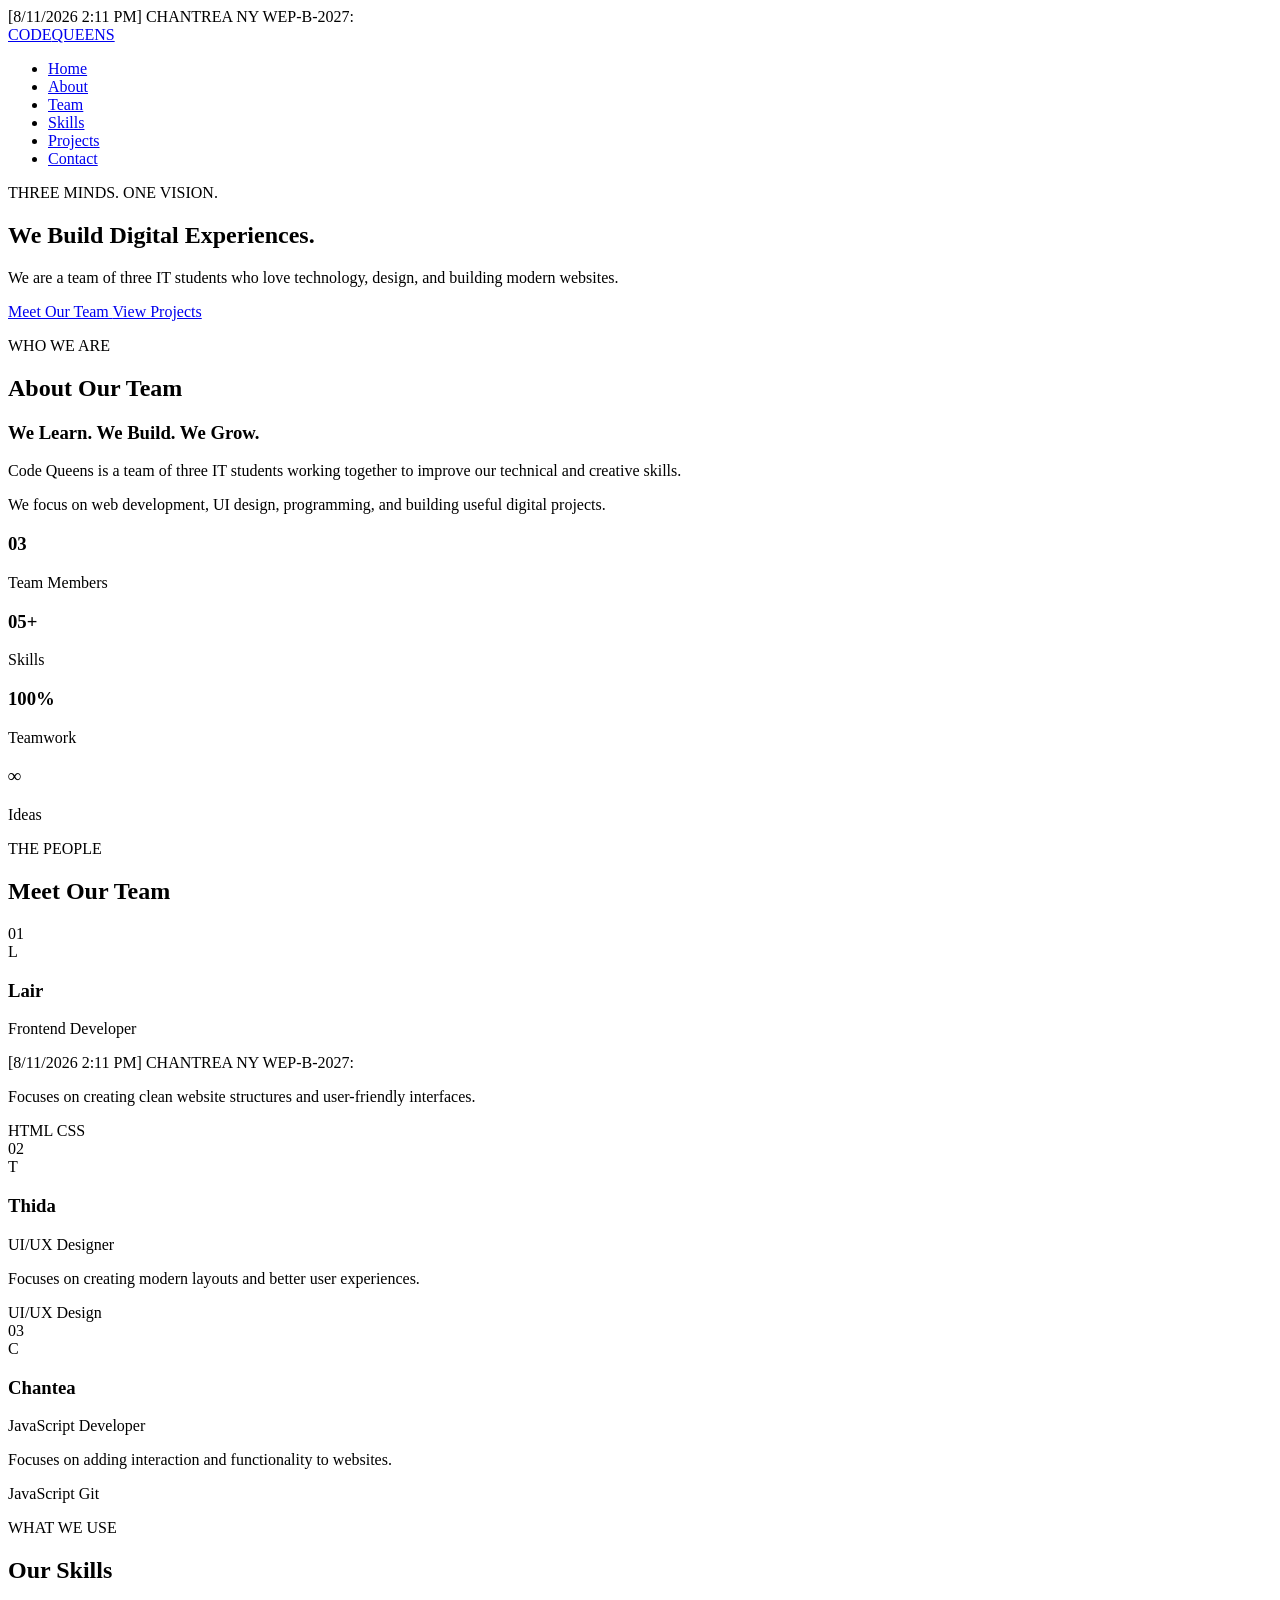
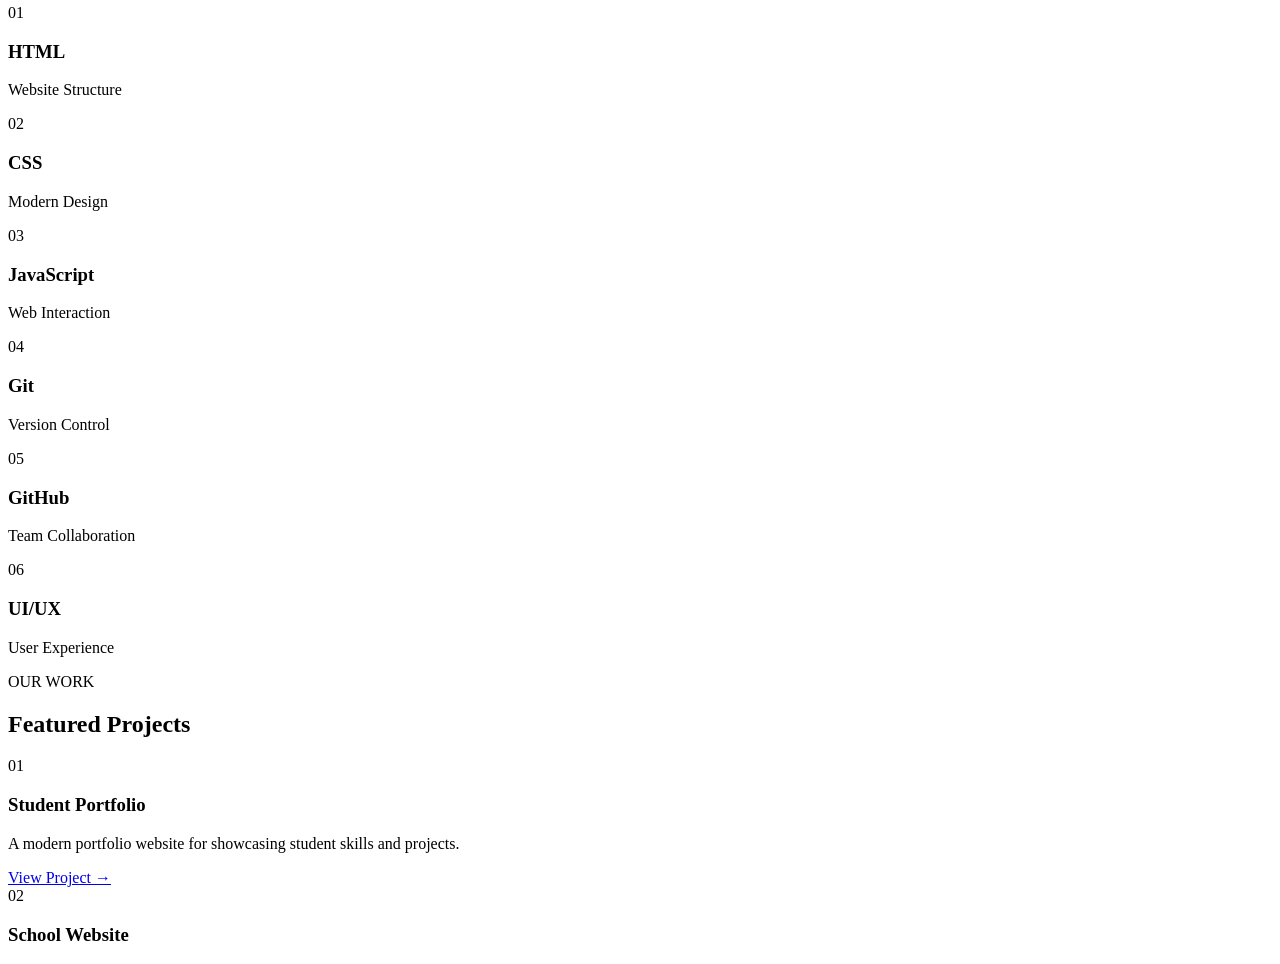
==== index.html @ 0993eb45 "Practice real git" ====
[8/11/2026 2:11 PM] CHANTREA NY WEP-B-2027: <!DOCTYPE html>
<html lang="en">

<head>
    <meta charset="UTF-8">
    <meta name="viewport" content="width=device-width, initial-scale=1.0">

    <title>Code Queens | Digital Team</title>

    <link rel="stylesheet" href="CSS/style1.css">
</head>

<body>

    <!-- ================= NAVBAR ================= -->

    <header>
        <nav class="navbar">

            <a href="#home" class="logo">
                CODE<span>QUEENS</span>
            </a>

            <ul class="nav-links">

                <li>
                    <a href="#home">Home</a>
                </li>

                <li>
                    <a href="#about">About</a>
                </li>

                <li>
                    <a href="#team">Team</a>
                </li>

                <li>
                    <a href="#skills">Skills</a>
                </li>

                <li>
                    <a href="#projects">Projects</a>
                </li>

                <li>
                    <a href="#contact">Contact</a>
                </li>

            </ul>

        </nav>
    </header>


    <!-- ================= HERO ================= -->

    <section id="home" class="hero">

        <div class="hero-content">

            <p class="hero-label">
                THREE MINDS. ONE VISION.
            </p>

            <h1>
                We Build
                <span>Digital Experiences.</span>
            </h1>

            <p class="hero-description">
                We are a team of three IT students who love
                technology, design, and building modern websites.
            </p>

            <div class="hero-buttons">

                <a href="#team" class="btn">
                    Meet Our Team
                </a>

                <a href="#projects" class="btn btn-outline">
                    View Projects
                </a>

            </div>

        </div>

    </section>


    <!-- ================= ABOUT ================= -->

    <section id="about" class="section">

        <div class="section-header">

            <p>WHO WE ARE</p>

            <h2>About Our Team</h2>

        </div>


        <div class="about-container">

            <div class="about-text">

                <h3>
                    We Learn.
                    <span>We Build.</span>
                    We Grow.
                </h3>

                <p>
                    Code Queens is a team of three IT students
                    working together to improve our technical
                    and creative skills.
                </p>

                <p>
                    We focus on web development, UI design,
                    programming, and building useful digital
                    projects.
                </p>

            </div>


            <div class="about-stats">

                <div class="stat">
                    <h3>03</h3>
                    <p>Team Members</p>
                </div>

                <div class="stat">
                    <h3>05+</h3>
                    <p>Skills</p>
                </div>

                <div class="stat">
                    <h3>100%</h3>
                    <p>Teamwork</p>
                </div>

                <div class="stat">
                    <h3>∞</h3>
                    <p>Ideas</p>
                </div>

            </div>

        </div>

    </section>


    <!-- ================= TEAM ================= -->

    <section id="team" class="section dark-section">

        <div class="section-header">

            <p>THE PEOPLE</p>

            <h2>Meet Our Team</h2>

        </div>


        <div class="team-container">

            <!-- Lair -->

            <div class="team-card">

                <div class="member-number">
                    01
                </div>

                <div class="member-avatar">
                    L
                </div>

                <h3>Lair</h3>

                <p class="role">
                    Frontend Developer
                </p>
[8/11/2026 2:11 PM] CHANTREA NY WEP-B-2027: <p>
                    Focuses on creating clean website
                    structures and user-friendly interfaces.
                </p>

                <div class="member-skills">

                    <span>HTML</span>
                    <span>CSS</span>

                </div>

            </div>


            <!-- Thida -->

            <div class="team-card">

                <div class="member-number">
                    02
                </div>

                <div class="member-avatar">
                    T
                </div>

                <h3>Thida</h3>

                <p class="role">
                    UI/UX Designer
                </p>

                <p>
                    Focuses on creating modern layouts
                    and better user experiences.
                </p>

                <div class="member-skills">

                    <span>UI/UX</span>
                    <span>Design</span>

                </div>

            </div>


            <!-- Chantea -->

            <div class="team-card">

                <div class="member-number">
                    03
                </div>

                <div class="member-avatar">
                    C
                </div>

                <h3>Chantea</h3>

                <p class="role">
                    JavaScript Developer
                </p>

                <p>
                    Focuses on adding interaction and
                    functionality to websites.
                </p>

                <div class="member-skills">

                    <span>JavaScript</span>
                    <span>Git</span>

                </div>

            </div>

        </div>

    </section>


    <!-- ================= SKILLS ================= -->

    <section id="skills" class="section">

        <div class="section-header">

            <p>WHAT WE USE</p>

            <h2>Our Skills</h2>

        </div>


        <div class="skills-container">

            <div class="skill">
                <span>01</span>
                <h3>HTML</h3>
                <p>Website Structure</p>
            </div>

            <div class="skill">
                <span>02</span>
                <h3>CSS</h3>
                <p>Modern Design</p>
            </div>

            <div class="skill">
                <span>03</span>
                <h3>JavaScript</h3>
                <p>Web Interaction</p>
            </div>

            <div class="skill">
                <span>04</span>
                <h3>Git</h3>
                <p>Version Control</p>
            </div>

            <div class="skill">
                <span>05</span>
                <h3>GitHub</h3>
                <p>Team Collaboration</p>
            </div>

            <div class="skill">
                <span>06</span>
                <h3>UI/UX</h3>
                <p>User Experience</p>
            </div>

        </div>

    </section>


    <!-- ================= PROJECTS ================= -->

    <section id="projects" class="section dark-section">

        <div class="section-header">

            <p>OUR WORK</p>

            <h2>Featured Projects</h2>

        </div>


        <div class="projects-container">

            <div class="project-card">

                <div class="project-top">
                    01
                </div>

                <div class="project-content">

                    <h3>Student Portfolio</h3>

                    <p>
                        A modern portfolio website for
                        showcasing student skills and projects.
                    </p>

                    <a href="#">
                        View Project →
                    </a>

                </div>

            </div>


            <div class="project-card">

                <div class="project-top">
                    02
                </div>

                <div class="project-content">

                    <h3>School Website</h3>
</html>
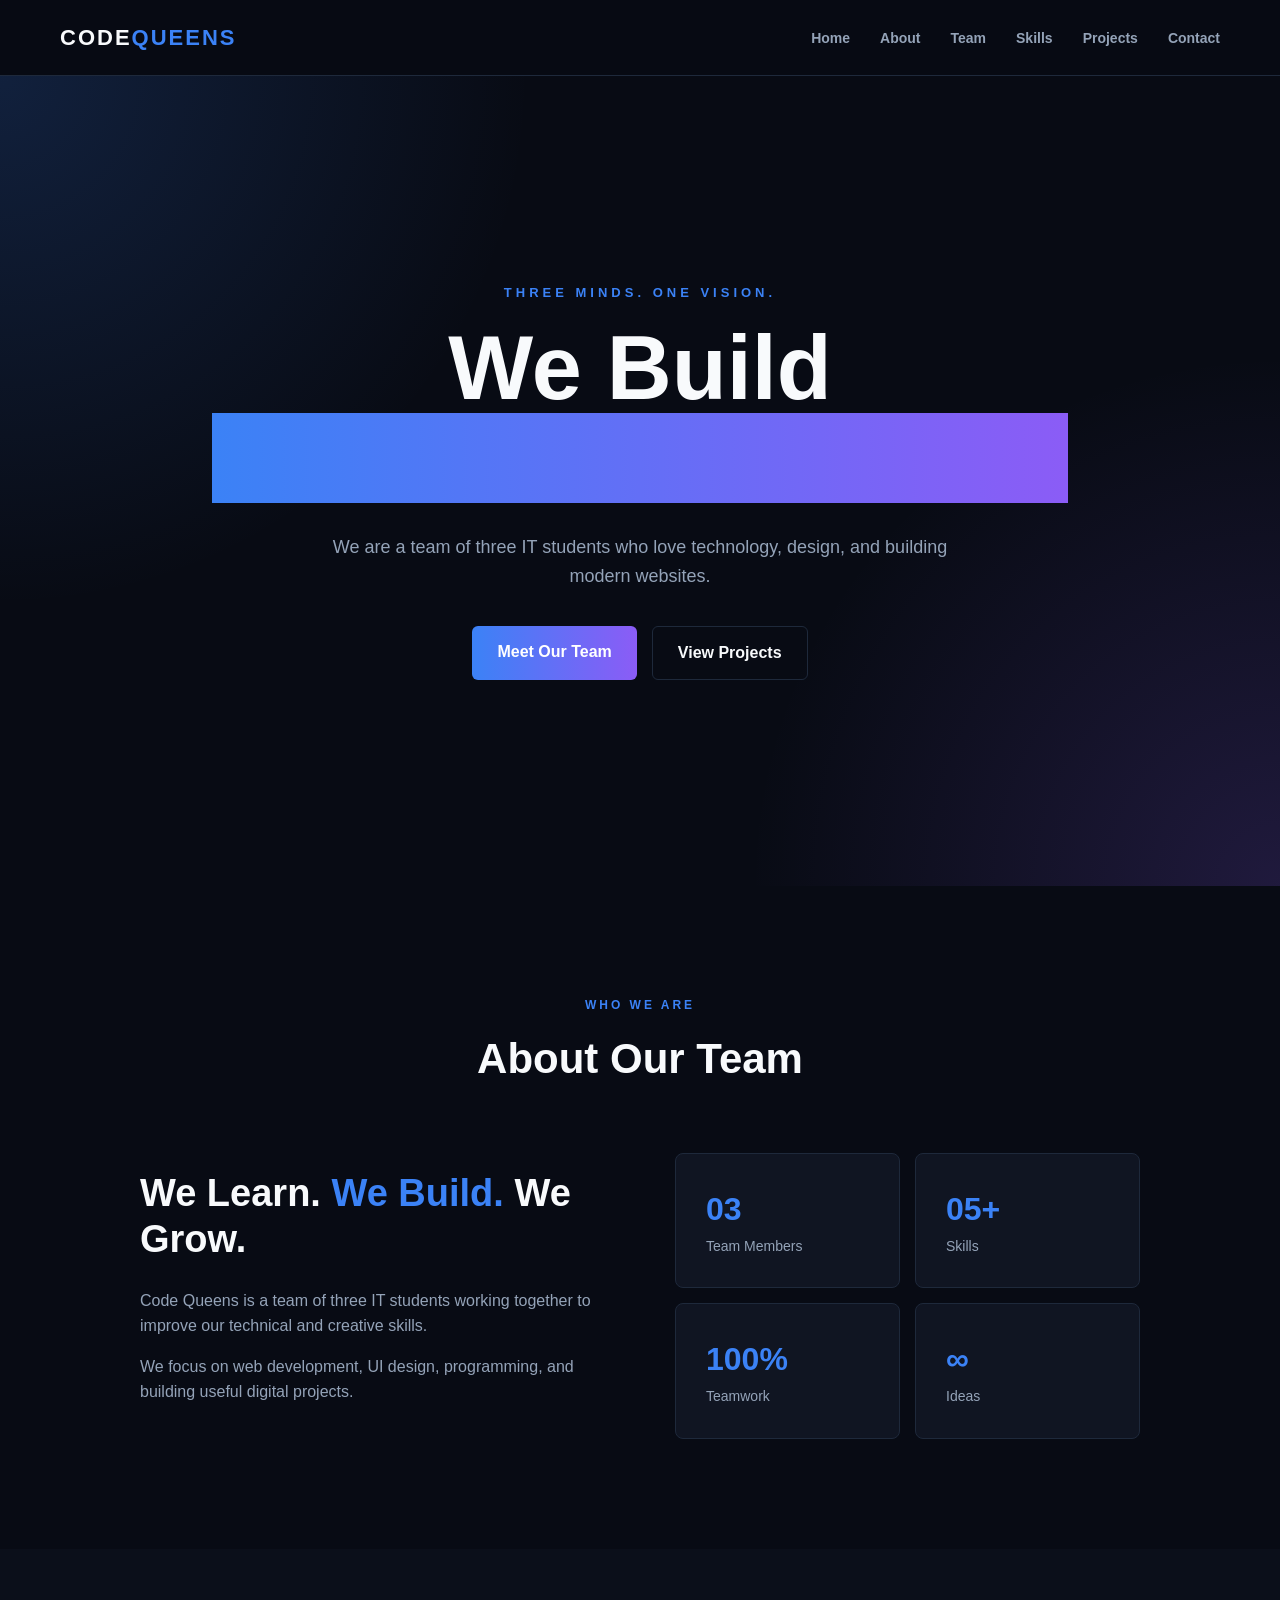
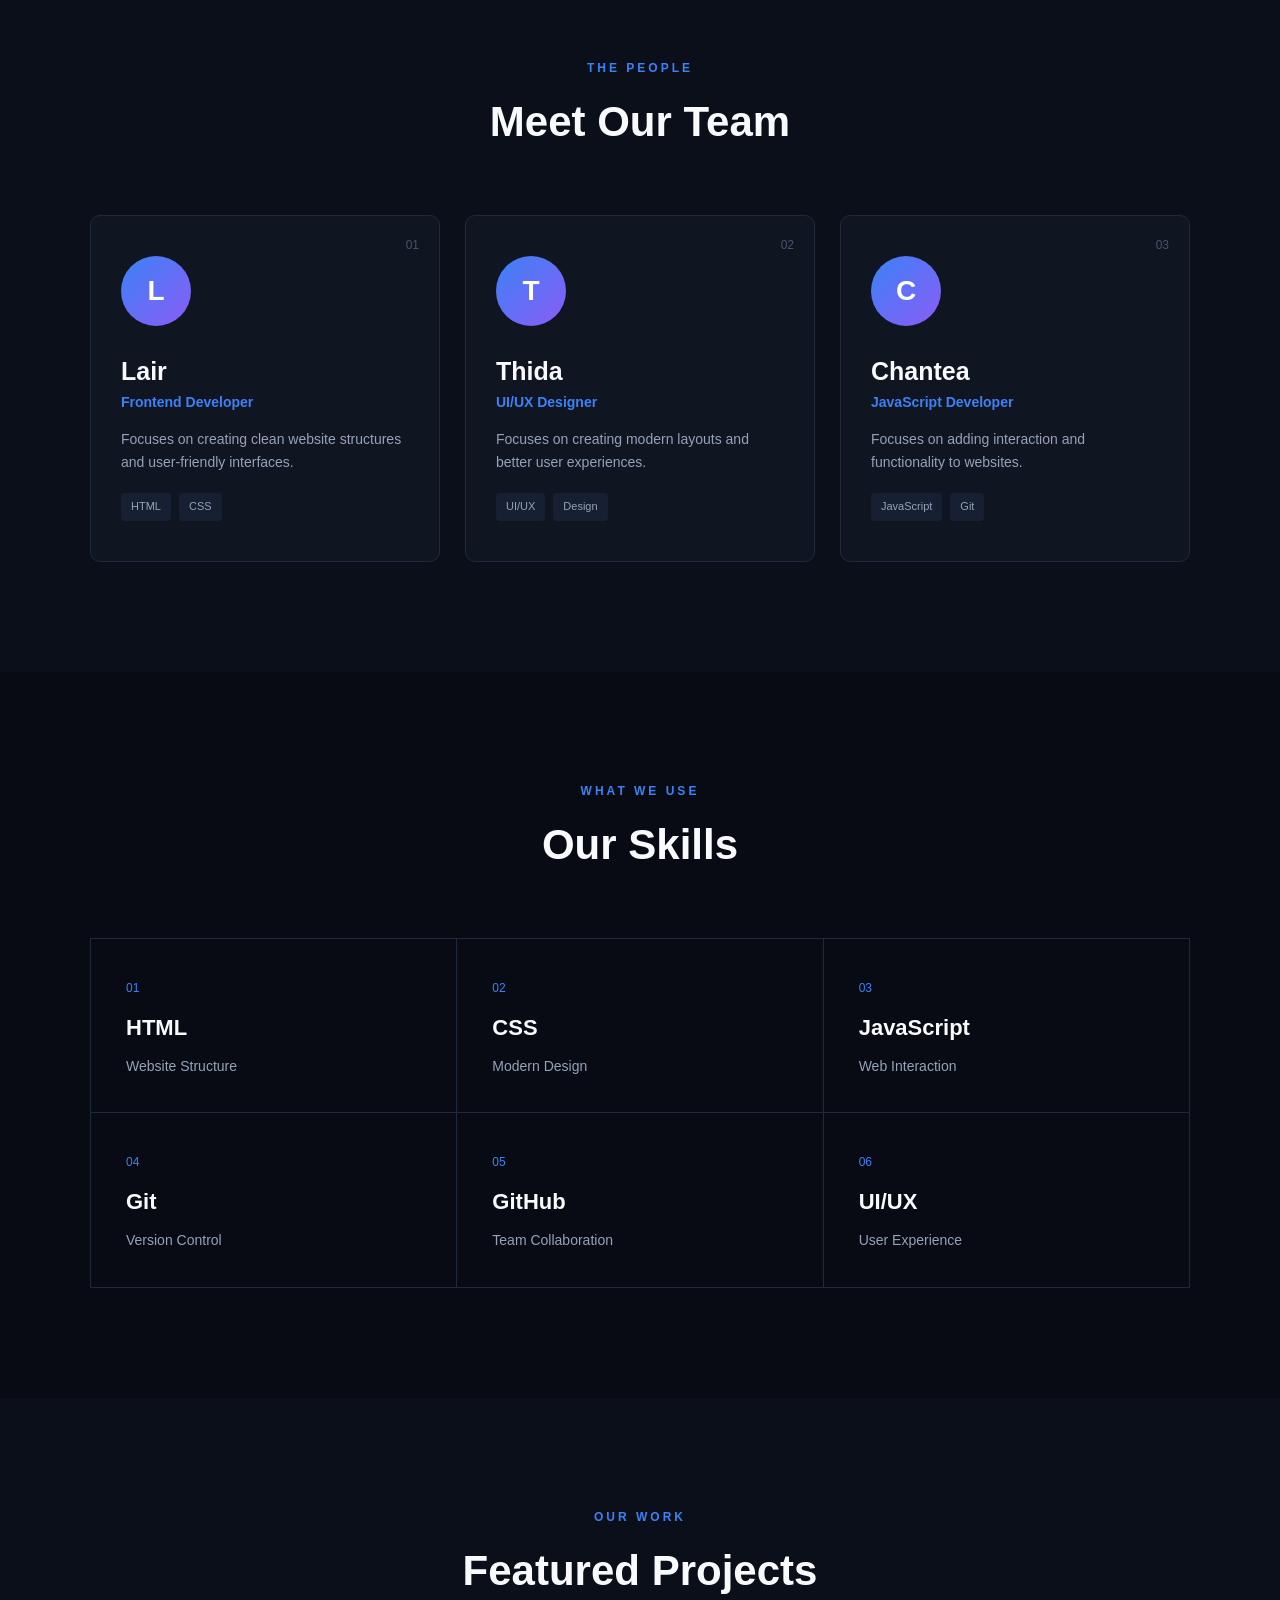
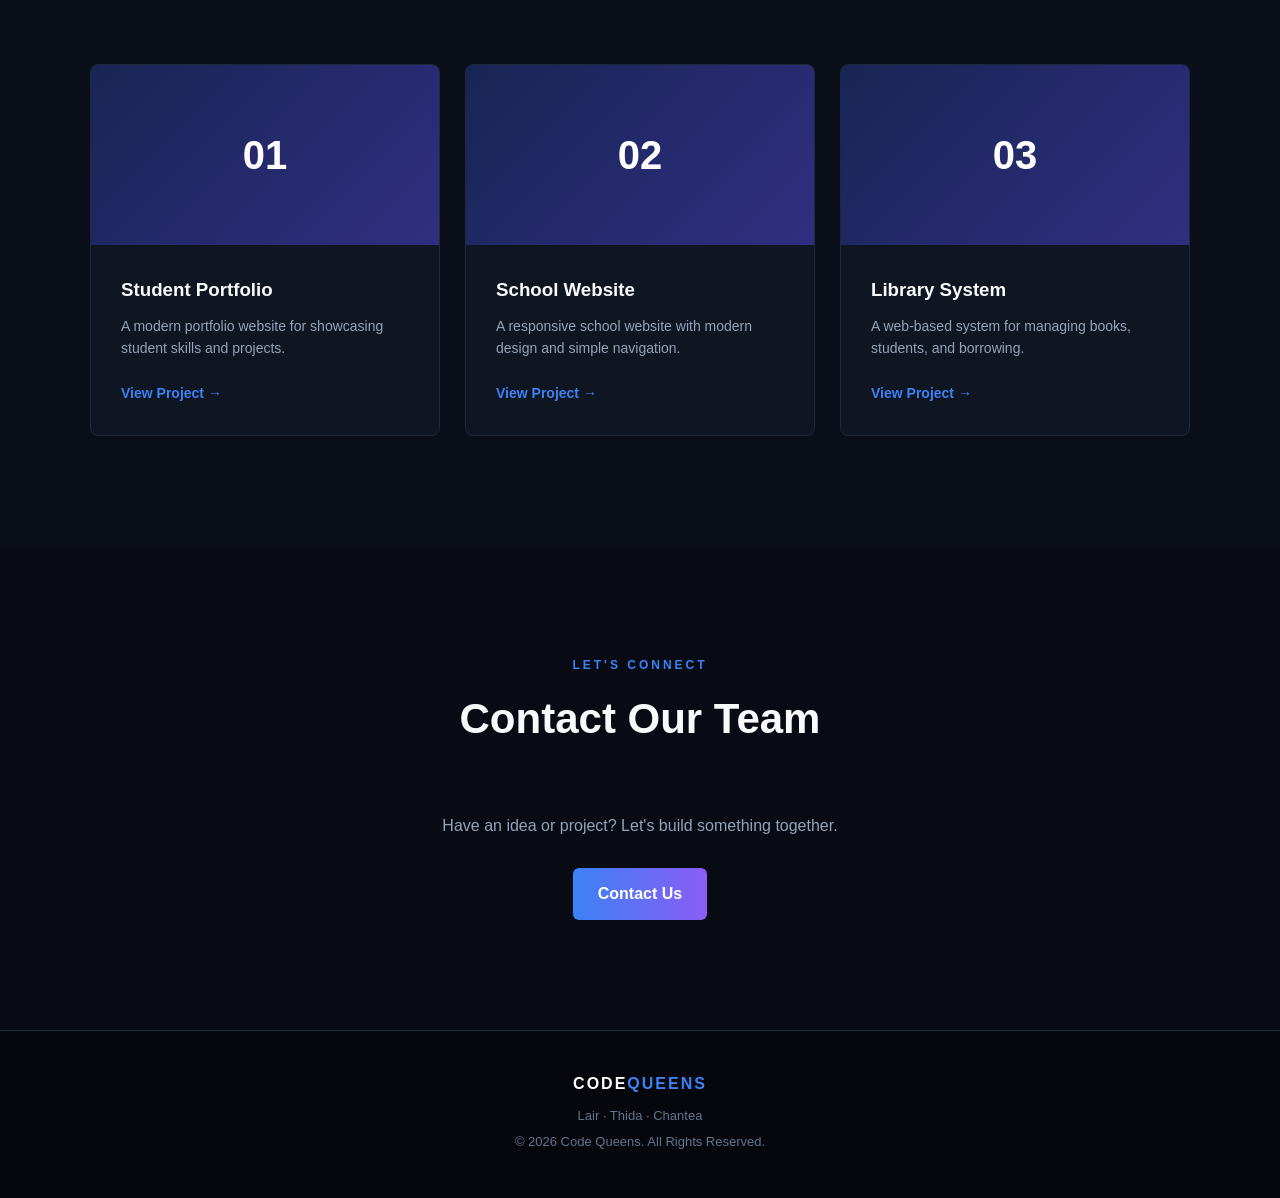
==== commit b923625a: "practice real git teamwork" ====
--- a/index.html
+++ b/index.html
@@ -1,4 +1,4 @@
-[8/11/2026 2:11 PM] CHANTREA NY WEP-B-2027: <!DOCTYPE html>
+<!DOCTYPE html>
 <html lang="en">
 
 <head>
@@ -7,7 +7,7 @@
 
     <title>Code Queens | Digital Team</title>
 
-    <link rel="stylesheet" href="CSS/style1.css">
+    <link rel="stylesheet" href="css/style.css">
 </head>
 
 <body>
@@ -189,7 +189,7 @@
                 <p class="role">
                     Frontend Developer
                 </p>
-[8/11/2026 2:11 PM] CHANTREA NY WEP-B-2027: <p>
+ <p>
                     Focuses on creating clean website
                     structures and user-friendly interfaces.
                 </p>
@@ -378,4 +378,96 @@
                 <div class="project-content">
 
                     <h3>School Website</h3>
-</html>+ <p>
+                        A responsive school website with
+                        modern design and simple navigation.
+                    </p>
+
+                    <a href="#">
+                        View Project →
+                    </a>
+
+                </div>
+
+            </div>
+
+
+            <div class="project-card">
+
+                <div class="project-top">
+                    03
+                </div>
+
+                <div class="project-content">
+
+                    <h3>Library System</h3>
+
+                    <p>
+                        A web-based system for managing
+                        books, students, and borrowing.
+                    </p>
+
+                    <a href="#">
+                        View Project →
+                    </a>
+
+                </div>
+
+            </div>
+
+        </div>
+
+    </section>
+
+
+    <!-- ================= CONTACT ================= -->
+
+    <section id="contact" class="section contact-section">
+
+        <div class="section-header">
+
+            <p>LET'S CONNECT</p>
+
+            <h2>Contact Our Team</h2>
+
+        </div>
+
+
+        <div class="contact-content">
+
+            <p>
+                Have an idea or project?
+                Let's build something together.
+            </p>
+
+            <a href="mailto:codequeens@gmail.com" class="btn">
+                Contact Us
+            </a>
+
+        </div>
+
+    </section>
+
+
+    <!-- ================= FOOTER ================= -->
+
+    <footer>
+
+        <div class="footer-logo">
+            CODE<span>QUEENS</span>
+        </div>
+
+        <p>
+            Lair · Thida · Chantea
+        </p>
+
+        <p>
+            © 2026 Code Queens. All Rights Reserved.
+        </p>
+
+    </footer>
+
+
+</body>
+
+</html>              
--- a/css/style.css
+++ b/css/style.css
@@ -0,0 +1,773 @@
+/* =========================
+   RESET
+========================= */
+
+* {
+    margin: 0;
+    padding: 0;
+    box-sizing: border-box;
+}
+
+html {
+    scroll-behavior: smooth;
+}
+
+body {
+    font-family: Arial, sans-serif;
+    background-color: #080b14;
+    color: #e2e8f0;
+    line-height: 1.6;
+}
+
+
+/* =========================
+   COLORS
+========================= */
+
+:root {
+    --blue: #3b82f6;
+    --purple: #8b5cf6;
+
+    --dark: #080b14;
+    --dark-card: #101522;
+
+    --white: #f8fafc;
+    --gray: #94a3b8;
+
+    --border: #1e293b;
+}
+
+
+/* =========================
+   NAVBAR
+========================= */
+
+header {
+    position: sticky;
+    top: 0;
+
+    z-index: 1000;
+
+    background-color: rgba(8, 11, 20, 0.95);
+
+    border-bottom: 1px solid var(--border);
+}
+
+.navbar {
+    max-width: 1200px;
+
+    margin: auto;
+
+    padding: 20px;
+
+    display: flex;
+
+    justify-content: space-between;
+
+    align-items: center;
+}
+
+
+.logo {
+    color: var(--white);
+
+    text-decoration: none;
+
+    font-size: 22px;
+
+    font-weight: 800;
+
+    letter-spacing: 2px;
+}
+
+
+.logo span {
+    color: var(--blue);
+}
+
+
+.nav-links {
+    display: flex;
+
+    list-style: none;
+
+    gap: 30px;
+}
+
+
+.nav-links a {
+    color: var(--gray);
+
+    text-decoration: none;
+
+    font-size: 14px;
+
+    font-weight: 600;
+
+    transition: 0.3s;
+}
+
+
+.nav-links a:hover {
+    color: var(--blue);
+}
+
+
+/* =========================
+   HERO
+========================= */
+
+.hero {
+    min-height: 90vh;
+
+    display: flex;
+
+    align-items: center;
+
+    justify-content: center;
+
+    text-align: center;
+
+    padding: 80px 20px;
+
+    background:
+        radial-gradient(
+            circle at top left,
+            rgba(59, 130, 246, 0.18),
+            transparent 35%
+        ),
+        radial-gradient(
+            circle at bottom right,
+            rgba(139, 92, 246, 0.18),
+            transparent 35%
+        );
+}
+
+
+.hero-content {
+    max-width: 900px;
+}
+
+
+.hero-label {
+    color: var(--blue);
+
+    font-size: 13px;
+
+    font-weight: 700;
+
+    letter-spacing: 4px;
+
+    margin-bottom: 20px;
+}
+
+
+.hero h1 {
+    font-size: clamp(45px, 8vw, 90px);
+
+    line-height: 1;
+
+    color: var(--white);
+
+    margin-bottom: 30px;
+}
+
+
+.hero h1 span {
+    display: block;
+
+    background: linear-gradient(
+        90deg,
+        var(--blue),
+        var(--purple)
+    );
+
+
+
+    color: transparent;
+}
+
+
+.hero-description {
+    max-width: 650px;
+
+    margin: auto;
+
+    color: var(--gray);
+
+    font-size: 18px;
+
+    margin-bottom: 35px;
+}
+
+
+/* =========================
+   BUTTON
+========================= */
+
+.hero-buttons {
+    display: flex;
+
+    justify-content: center;
+
+    gap: 15px;
+}
+
+
+.btn {
+    display: inline-block;
+
+    padding: 13px 25px;
+
+    color: white;
+
+    background: linear-gradient(
+        90deg,
+        var(--blue),
+        var(--purple)
+    );
+
+    text-decoration: none;
+
+    border-radius: 6px;
+
+    font-weight: 700;
+
+    transition: 0.3s;
+}
+
+
+.btn:hover {
+    transform: translateY(-3px);
+
+    box-shadow:
+        0 10px 30px
+        rgba(59, 130, 246, 0.25);
+}
+
+
+.btn-outline {
+    background: transparent;
+
+    border: 1px solid var(--border);
+
+    color: var(--white);
+}
+
+
+.btn-outline:hover {
+    border-color: var(--blue);
+}
+
+
+/* =========================
+   SECTION
+========================= */
+
+.section {
+    max-width: 1200px;
+
+    margin: auto;
+
+    padding: 110px 20px;
+}
+
+
+.dark-section {
+    max-width: none;
+
+    background-color: #0b0f1a;
+}
+
+
+.section-header {
+    text-align: center;
+
+    margin-bottom: 60px;
+}
+
+
+.section-header p {
+    color: var(--blue);
+
+    font-size: 12px;
+
+    font-weight: 700;
+
+    letter-spacing: 3px;
+
+    margin-bottom: 10px;
+}
+
+
+.section-header h2 {
+    font-size: 42px;
+
+    color: var(--white);
+}
+
+
+/* =========================
+   ABOUT
+========================= */
+
+.about-container {
+    max-width: 1000px;
+
+    margin: auto;
+
+    display: grid;
+
+    grid-template-columns: 1fr 1fr;
+
+    gap: 70px;
+
+    align-items: center;
+}
+
+
+.about-text h3 {
+    font-size: 38px;
+
+    line-height: 1.2;
+
+    color: var(--white);
+
+    margin-bottom: 25px;
+}
+
+
+.about-text h3 span {
+    color: var(--blue);
+}
+
+
+.about-text p {
+    color: var(--gray);
+
+    margin-bottom: 15px;
+}
+
+
+.about-stats {
+    display: grid;
+
+    grid-template-columns: 1fr 1fr;
+
+    gap: 15px;
+}
+
+
+.stat {
+    padding: 30px;
+
+    background-color: var(--dark-card);
+
+    border: 1px solid var(--border);
+
+    border-radius: 8px;
+}
+
+
+.stat h3 {
+    font-size: 32px;
+
+    color: var(--blue);
+}
+
+
+.stat p {
+    color: var(--gray);
+
+    font-size: 14px;
+}
+
+
+/* =========================
+   TEAM
+========================= */
+
+.team-container {
+    max-width: 1100px;
+
+    margin: auto;
+
+    display: grid;
+
+    grid-template-columns: repeat(3, 1fr);
+
+    gap: 25px;
+}
+
+
+.team-card {
+    position: relative;
+
+    padding: 40px 30px;
+
+    background-color: var(--dark-card);
+
+    border: 1px solid var(--border);
+
+    border-radius: 10px;
+
+    transition: 0.3s;
+}
+
+
+.team-card:hover {
+    transform: translateY(-8px);
+
+    border-color: var(--blue);
+}
+
+
+.member-number {
+    position: absolute;
+
+    top: 20px;
+
+    right: 20px;
+
+    color: #475569;
+
+    font-size: 12px;
+}
+
+
+.member-avatar {
+    width: 70px;
+
+    height: 70px;
+
+    display: flex;
+
+    align-items: center;
+
+    justify-content: center;
+
+    margin-bottom: 25px;
+
+    border-radius: 50%;
+
+    background: linear-gradient(
+        135deg,
+        var(--blue),
+        var(--purple)
+    );
+
+    color: white;
+
+    font-size: 28px;
+
+    font-weight: bold;
+}
+
+
+.team-card h3 {
+    color: var(--white);
+
+    font-size: 25px;
+}
+
+
+.role {
+    color: var(--blue);
+
+    font-size: 14px;
+
+    font-weight: bold;
+
+    margin-bottom: 15px;
+}
+
+
+.team-card > p:not(.role) {
+    color: var(--gray);
+
+    font-size: 14px;
+
+    margin-bottom: 20px;
+}
+
+
+.member-skills {
+    display: flex;
+
+    gap: 8px;
+}
+
+
+.member-skills span {
+    padding: 5px 10px;
+
+    background-color: #172033;
+
+    color: var(--gray);
+
+    font-size: 11px;
+
+    border-radius: 4px;
+}
+
+
+/* =========================
+   SKILLS
+========================= */
+
+.skills-container {
+    max-width: 1100px;
+
+    margin: auto;
+
+    display: grid;
+
+    grid-template-columns: repeat(3, 1fr);
+
+    border-top: 1px solid var(--border);
+
+    border-left: 1px solid var(--border);
+}
+
+
+.skill {
+    padding: 35px;
+
+    border-right: 1px solid var(--border);
+
+    border-bottom: 1px solid var(--border);
+}
+
+
+.skill span {
+    color: var(--blue);
+
+    font-size: 12px;
+}
+
+
+.skill h3 {
+    color: var(--white);
+
+    font-size: 22px;
+
+    margin: 10px 0;
+}
+
+
+.skill p {
+    color: var(--gray);
+
+    font-size: 14px;
+}
+
+
+/* =========================
+   PROJECTS
+========================= */
+
+.projects-container {
+    max-width: 1100px;
+
+    margin: auto;
+
+    display: grid;
+
+    grid-template-columns: repeat(3, 1fr);
+
+    gap: 25px;
+}
+
+
+.project-card {
+    background-color: var(--dark-card);
+
+    border: 1px solid var(--border);
+
+    border-radius: 8px;
+
+    overflow: hidden;
+
+    transition: 0.3s;
+}
+
+
+.project-card:hover {
+    transform: translateY(-8px);
+
+    border-color: var(--blue);
+}
+
+
+.project-top {
+    height: 180px;
+
+    display: flex;
+
+    align-items: center;
+
+    justify-content: center;
+
+    background: linear-gradient(
+        135deg,
+        #172554,
+        #312e81
+    );
+
+    color: white;
+
+    font-size: 40px;
+
+    font-weight: 800;
+}
+
+
+.project-content {
+    padding: 30px;
+}
+
+
+.project-content h3 {
+    color: var(--white);
+
+    margin-bottom: 10px;
+}
+
+
+.project-content p {
+    color: var(--gray);
+
+    font-size: 14px;
+
+    margin-bottom: 20px;
+}
+
+
+.project-content a {
+    color: var(--blue);
+
+    text-decoration: none;
+
+    font-weight: bold;
+
+    font-size: 14px;
+}
+
+
+/* =========================
+   CONTACT
+========================= */
+
+.contact-section {
+    text-align: center;
+}
+
+
+.contact-content {
+    max-width: 600px;
+
+    margin: auto;
+}
+
+
+.contact-content p {
+    color: var(--gray);
+
+    margin-bottom: 30px;
+}
+
+
+/* =========================
+   FOOTER
+========================= */
+
+footer {
+    padding: 40px 20px;
+
+    text-align: center;
+
+    background-color: #05070d;
+
+    border-top: 1px solid var(--border);
+}
+
+
+.footer-logo {
+    color: white;
+
+    font-weight: 800;
+
+    letter-spacing: 2px;
+
+    margin-bottom: 10px;
+}
+
+
+.footer-logo span {
+    color: var(--blue);
+}
+
+
+footer p {
+    color: #64748b;
+
+    font-size: 13px;
+
+    margin: 5px;
+}
+
+
+/* =========================
+   RESPONSIVE
+========================= */
+
+@media (max-width: 800px) {
+
+    .navbar {
+        flex-direction: column;
+
+        gap: 20px;
+    }
+
+
+    .nav-links {
+        gap: 15px;
+
+        flex-wrap: wrap;
+
+        justify-content: center;
+    }
+
+
+    .hero {
+        min-height: 80vh;
+    }
+
+
+    .hero-buttons {
+        flex-direction: column;
+
+        align-items: center;
+    }
+
+
+    .about-container {
+        grid-template-columns: 1fr;
+    }
+
+
+    .team-container {
+        grid-template-columns: 1fr;
+    }
+
+
+    .skills-container {
+        grid-template-columns: 1fr;
+    }
+
+
+    .projects-container {
+        grid-template-columns: 1fr;
+    }
+
+}
